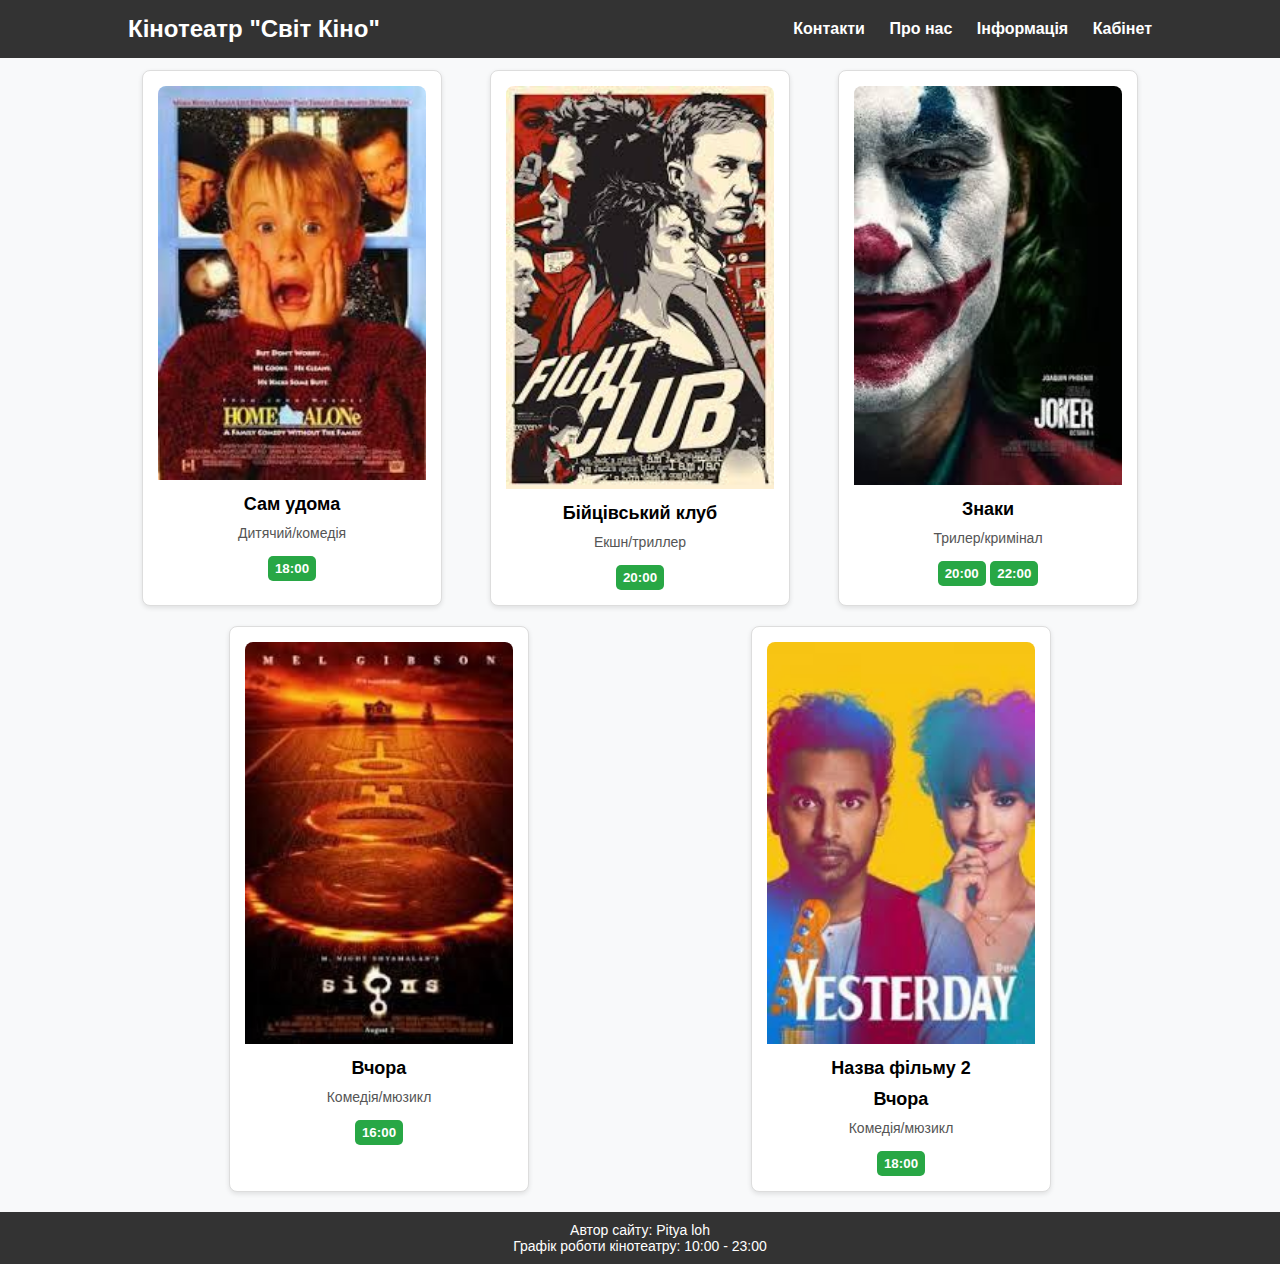
==== index.html @ 74874b38 "first" ====
<!DOCTYPE html>
<html lang="uk">
    <head>
        <meta charset="UTF-8" />
        <meta name="viewport" content="width=device-width, initial-scale=1.0" />
        <title>Кінотеатр "Світ Кіно"</title>
        <link rel="stylesheet" href="styles.css" />
    </head>
    <body>
        <header>
            <div class="logo">
                <a href="index.html"><h1>Кінотеатр "Світ Кіно"</h1></a>
            </div>
            <nav>
                <a href="pages/cobntacts.html">Контакти</a>
                <a href="pages/about.html">Про нас</a>
                <a href="pages/info.html">Інформація</a>
                <a href="pages/admin.html">Кабінет</a>
            </nav>
        </header>

        <main>
            <section class="movie-list">
                <div class="movie-card">
                    <img src="images/alone_home.jpg" alt="Фільм 1" />
                    <h3>Сам удома</h3>
                    <p>Дитячий/комедія</p>
                    <button>18:00</button>
                </div>

                <div class="movie-card">
                    <img src="images/fight2.jpeg" alt="Фільм 2" />
                    <h3>Бійцівський клуб</h3>
                    <p>Екшн/триллер</p>
                    <button>20:00</button>
                </div>
                <div class="movie-card">
                    <img src="images/jocker.jpg" alt="Фільм 2" />
                    <h3>Знаки</h3>
                    <p>Трилер/кримінал</p>
                    <button>20:00</button>
                    <button>22:00</button>
                </div>
                <div class="movie-card">
                    <img src="images/xz.jpg" alt="Фільм 2" />
                    <h3>Вчора</h3>
                    <p>Комедія/мюзикл</p>
                    <button>16:00</button>
                </div>
                <div class="movie-card">
                    <img src="images/yesterday.jpg" alt="Фільм 2" />
                    <h3>Назва фільму 2</h3>
                    <h3>Вчора</h3>
                    <p>Комедія/мюзикл</p>
                    <button>18:00</button>
                </div>
            </section>
        </main>

        <footer>
            <p>Автор сайту: Pitya loh</p>
            <p>Графік роботи кінотеатру: 10:00 - 23:00</p>
        </footer>
    </body>
</html>
---- styles.css ----
* {
    margin: 0;
    padding: 0;
    box-sizing: border-box;
    font-family: Arial, sans-serif;
}

body {
    display: flex;
    flex-direction: column;
    min-height: 100vh;
    background-color: #f8f9fa;
}

header {
    position: fixed;
    width: 100%;
    display: flex;
    justify-content: space-between;
    align-items: center;
    background-color: #333;
    color: #fff;
    padding: 15px 10%;
    z-index: 1000;
}

header h1 {
    font-size: 24px;
}

header a {
    text-decoration: none;
    color: #fff;
}

nav a {
    text-decoration: none;
    color: #fff;
    margin-left: 20px;
    font-weight: bold;
}

nav a:hover {
    color: #07ff45;
}


main {
    margin-top: 50px;
    flex: 1;
    padding: 20px 10%;
}

.movie-list {
    display: flex;
    flex-wrap: wrap;
    gap: 20px;
    justify-content: space-around;
}

.movie-card {
    background-color: #fff;
    border: 1px solid #ddd;
    border-radius: 8px;
    box-shadow: 0 2px 5px rgba(0, 0, 0, 0.1);
    width: 300px;
    text-align: center;
    padding: 15px;
    transition: transform 0.3s;
}

.movie-card img {
    width: 100%;
    border-radius: 8px 8px 0 0;
}

.movie-card h3 {
    margin: 10px 0;
    font-size: 18px;
}

.movie-card p {
    font-size: 14px;
    color: #555;
    margin-bottom: 15px;
}

.movie-card button {
    background-color: #28a745;
    color: #fff;
    border: none;
    padding: 5px 7px;
    cursor: pointer;
    border-radius: 5px;
    font-weight: bold;
}

.movie-card button:hover {
    background-color: #218838;
}

.movie-card:hover {
    transform: scale(1.05);
}

footer {
    background-color: #333;
    color: #fff;
    text-align: center;
    padding: 10px 0;
    font-size: 14px;
}

.info_div h3 {
    margin-top: 20px;
}

.info_div li {
    margin-top: 5px;
}

.father-auth {
    display: flex;
    justify-content: center;

}

.auth-container {
    background: #fff;
    border-radius: 8px;
    box-shadow: 0 4px 8px rgba(0, 0, 0, 0.1);
    padding: 20px 30px;
    width: 300px;
    text-align: center;
}

.auth-container h2 {
    margin-bottom: 15px;
    color: #333;
}

.auth-form label {
    display: block;
    text-align: left;
    margin: 10px 0 5px;
    font-weight: bold;
    color: #555;
}

.auth-form input {
    width: 100%;
    padding: 8px;
    margin-bottom: 15px;
    border: 1px solid #ccc;
    border-radius: 4px;
    box-sizing: border-box;
}

.auth-form input:focus {
    border-color: #007bff;
    outline: none;
}

.login-btn {
    background-color: #007bff;
    color: white;
    padding: 10px;
    border: none;
    border-radius: 4px;
    cursor: pointer;
    font-size: 16px;
    width: 100%;
    margin-bottom: 10px;
}

.login-btn:hover {
    background-color: #0056b3;
}

.forgot-password {
    display: inline-block;
    margin-bottom: 15px;
    color: #007bff;
    text-decoration: none;
    font-size: 14px;
}

.forgot-password:hover {
    text-decoration: underline;
}

.register-section {
    margin-top: 10px;
    font-size: 14px;
    color: #555;
}

.register-link {
    color: #28a745;
    text-decoration: none;
    font-weight: bold;
}

.register-link:hover {
    text-decoration: underline;
}
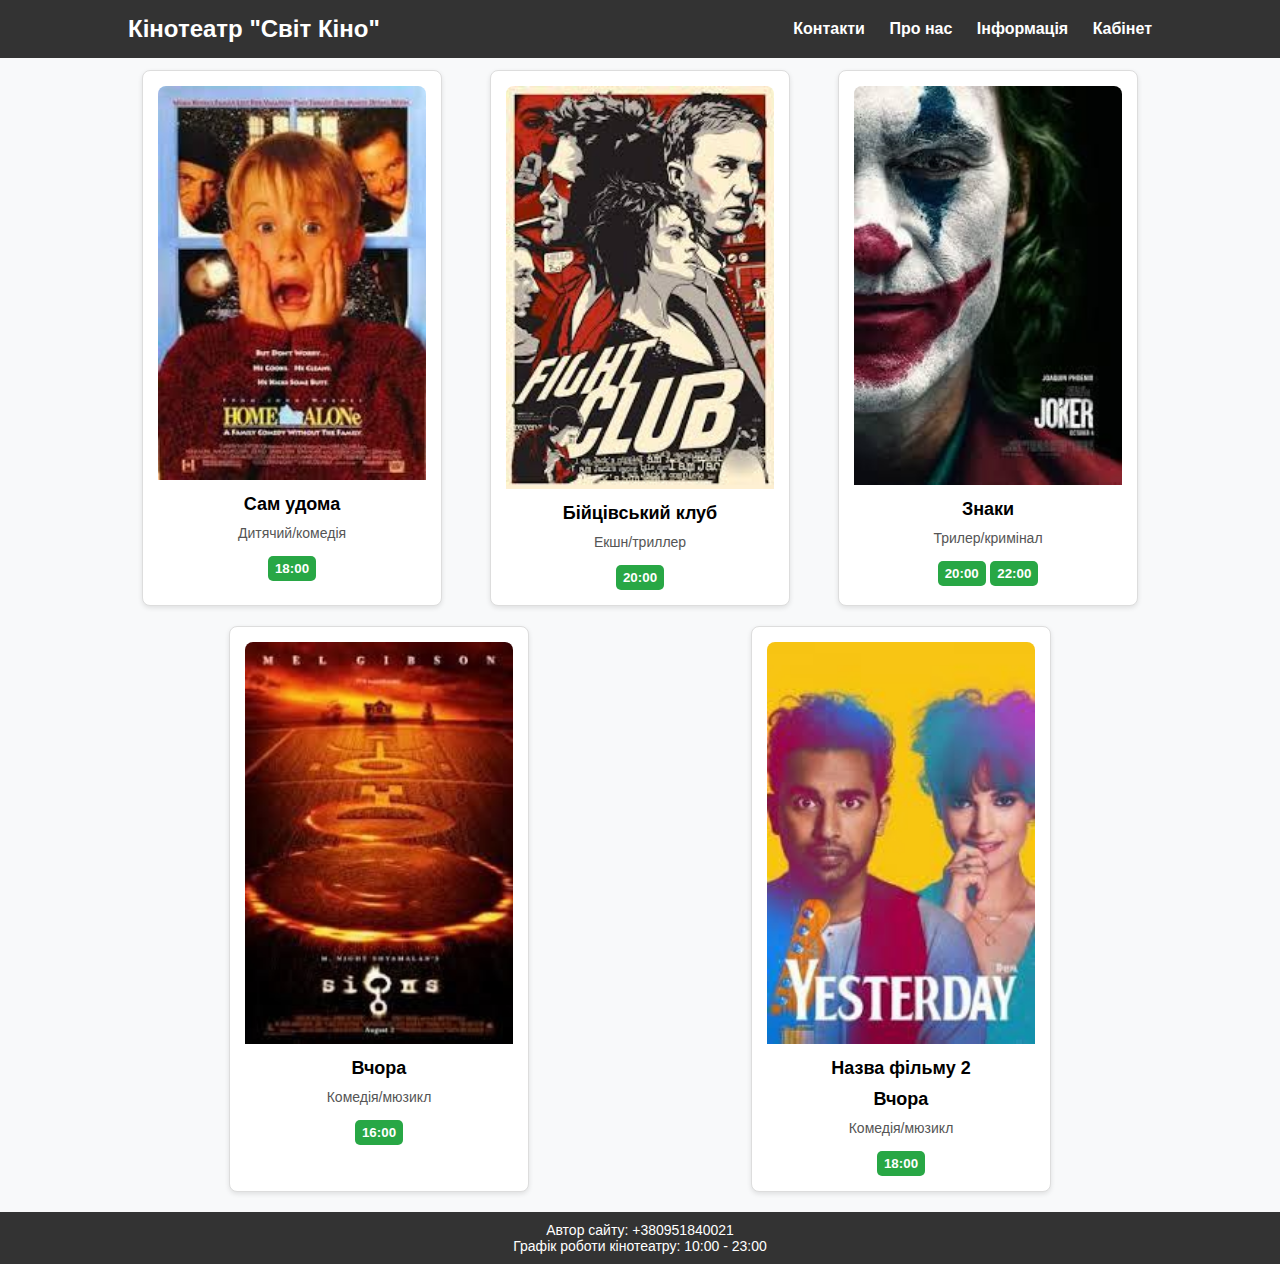
==== commit 7505daf5: "new_one" ====
--- a/index.html
+++ b/index.html
@@ -58,7 +58,7 @@
         </main>
 
         <footer>
-            <p>Автор сайту: Pitya loh</p>
+            <p>Автор сайту: +380951840021</p>
             <p>Графік роботи кінотеатру: 10:00 - 23:00</p>
         </footer>
     </body>
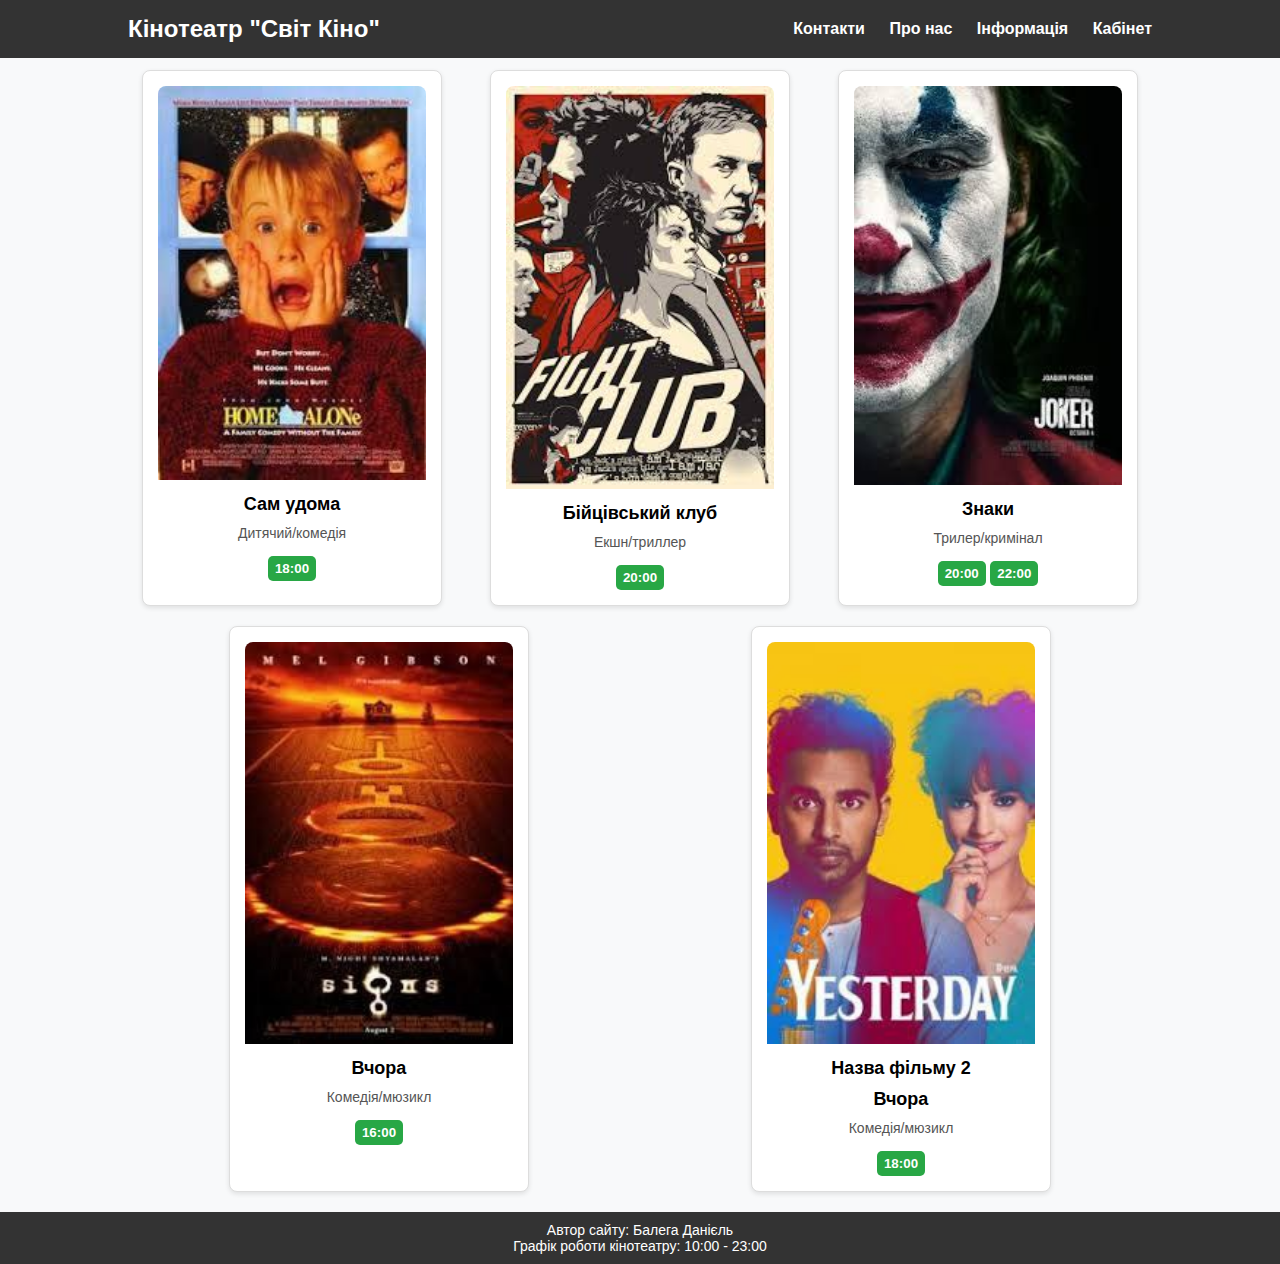
==== commit b16fe840: ")))" ====
--- a/index.html
+++ b/index.html
@@ -58,7 +58,7 @@
         </main>
 
         <footer>
-            <p>Автор сайту: +380951840021</p>
+            <p>Автор сайту: Балега Данієль</p>
             <p>Графік роботи кінотеатру: 10:00 - 23:00</p>
         </footer>
     </body>
